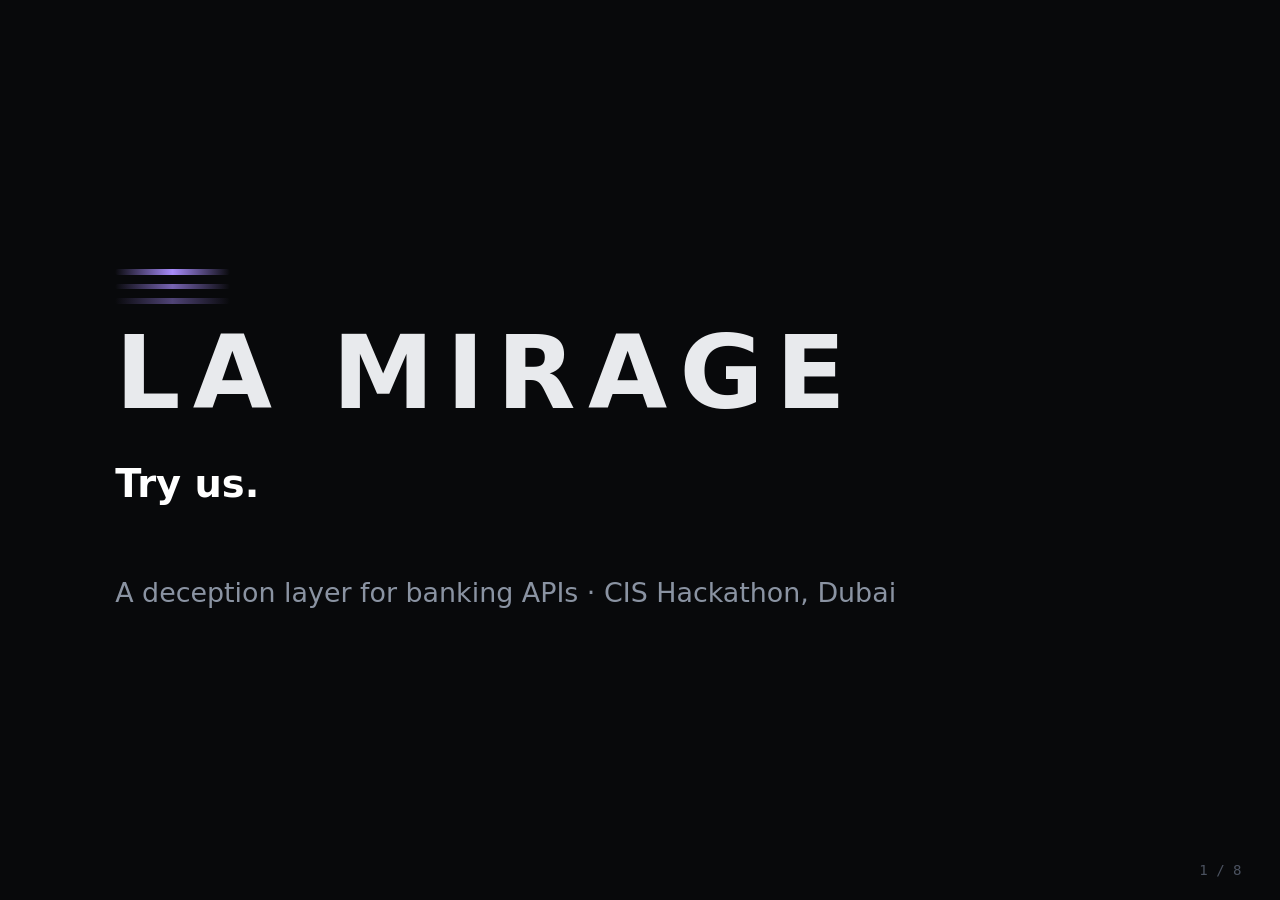
==== gateway/static/slides.html @ 3e16d2c1 "Slides for the 5-minute demo Generated with [Devin](https://devin.ai)  Co-Authored-By: Devin <158243" ====
<!doctype html>
<html lang="en">
<head>
<meta charset="utf-8">
<title>La Mirage</title>
<style>
  :root { --mirage: #a78bfa; --green: #34d399; --red: #f87171; --amber: #fbbf24; --muted: #8a93a2; --line: #22262e; }
  html, body { margin: 0; height: 100%; background: #08090b; color: #e8eaed; font-family: -apple-system, "Inter", system-ui, sans-serif; overflow: hidden; }
  .slide { position: absolute; inset: 0; display: none; flex-direction: column; justify-content: center; padding: 0 9vw; }
  .slide.on { display: flex; }
  h1 { font-size: 8vw; margin: 0; letter-spacing: .12em; font-weight: 800; }
  h2 { font-size: 3.6vw; margin: 0 0 3.5vh; line-height: 1.15; font-weight: 750; }
  p, li { font-size: 2.1vw; line-height: 1.45; color: #d6d9de; }
  .big { font-size: 3vw; line-height: 1.3; color: #fff; font-weight: 650; }
  .muted { color: var(--muted); } .v { color: var(--mirage); } .g { color: var(--green); } .r { color: var(--red); } .a { color: var(--amber); }
  .tag { font-family: "SF Mono", Menlo, monospace; font-size: 1.3vw; letter-spacing: .25em; color: var(--mirage); margin-bottom: 2.5vh; }
  .waves span { display: block; height: .6vh; width: 9vw; border-radius: 9px; margin: 1vh 0; background: linear-gradient(90deg, transparent, var(--mirage), transparent); animation: w 3s ease-in-out infinite; }
  .waves span:nth-child(2) { animation-delay: .4s; opacity: .7 } .waves span:nth-child(3) { animation-delay: .8s; opacity: .45 }
  @keyframes w { 50% { transform: translateX(2vw) scaleX(.8) } }
  .two { display: grid; grid-template-columns: 1fr 1fr; gap: 3vw; margin-top: 2vh; }
  .card { border: 1px solid var(--line); background: #101216; border-radius: 1.4vw; padding: 2.4vh 2vw; }
  .card h3 { margin: 0 0 1.2vh; font-size: 1.9vw; } .card p { margin: 0; font-size: 1.6vw; }
  .card.bad { border-color: #6b5520; background: linear-gradient(160deg, #2a2210, #101216 70%); }
  .card.good { border-color: #4c3d86; background: linear-gradient(160deg, #1d1733, #101216 70%); }
  .steps { display: grid; grid-template-columns: repeat(5, 1fr); gap: 1.2vw; margin-top: 1vh; }
  .step { border: 1px solid var(--line); background: #101216; border-radius: 1.2vw; padding: 2vh 1.1vw; }
  .step b { display: block; font-family: "SF Mono", Menlo, monospace; color: var(--mirage); font-size: 1.3vw; margin-bottom: .8vh; }
  .step h3 { margin: 0 0 1vh; font-size: 1.8vw; } .step p { margin: 0; font-size: 1.25vw; line-height: 1.45; color: #c9cdd3; }
  .nums { display: grid; grid-template-columns: repeat(3, 1fr); gap: 1.4vw; }
  .num { border: 1px solid var(--line); background: #101216; border-radius: 1.2vw; padding: 2.4vh 1.6vw; }
  .num b { display: block; font-family: "SF Mono", Menlo, monospace; font-size: 3.4vw; margin-bottom: .6vh; }
  .num span { font-size: 1.4vw; color: var(--muted); }
  .flow { display: flex; align-items: center; gap: 1.4vw; font-size: 1.9vw; margin: 3vh 0; flex-wrap: wrap; }
  .flow .box { border: 1px solid var(--line); background: #101216; border-radius: 1vw; padding: 1.4vh 1.4vw; }
  .flow .box.v { border-color: #8b6cff; background: #221a3b; color: #fff; } .flow .box.g { border-color: #1e5a40; background: #0f1f19; color: #fff; }
  .flow i { color: var(--muted); font-style: normal; }
  .stack { display: flex; gap: 1.2vw; flex-wrap: wrap; margin-top: 3vh; }
  .stack span { border: 1px solid var(--line); border-radius: 99px; padding: 1vh 1.4vw; font-size: 1.5vw; color: #d6d9de; }
  .foot { position: fixed; bottom: 2.4vh; right: 3vw; font: 1.1vw "SF Mono", Menlo, monospace; color: #4b5260; }
  .demo h1 { font-size: 6vw; letter-spacing: .06em; }
</style>
</head>
<body>

<section class="slide on">
  <div class="waves"><span></span><span></span><span></span></div>
  <h1>LA MIRAGE</h1>
  <p class="big" style="margin-top:3vh">Try us.</p>
  <p class="muted">A deception layer for banking APIs · CIS Hackathon, Dubai</p>
</section>

<section class="slide">
  <div class="tag">THE PROBLEM</div>
  <h2>Bank security does two things.</h2>
  <p>It keeps attackers out. It stops customers from being tricked.</p>
  <p>And when it catches an attacker, it blocks him.</p>
  <p class="big" style="margin-top:3vh">A block stops one attacker and teaches the bank <span class="a">nothing</span>.<br>
  The hole he came for stays open for the next one.</p>
</section>

<section class="slide">
  <div class="tag">THE IDEA</div>
  <h2>We don't block him. We let him in.</h2>
  <div class="flow">
    <span class="box">attacker</span><i>→</i><span class="box">La Mirage gateway</span><i>→ risk ≥ 70 →</i>
    <span class="box v">his own copy of the bank</span>
  </div>
  <div class="flow" style="margin-top:0">
    <span class="box">customers</span><i>→</i><span class="box">La Mirage gateway</span><i>→</i><span class="box g">real bank</span>
  </div>
  <p class="big">The copy runs our real code. Every rule he breaks in there<br>is a <span class="v">real bug in production</span>.</p>
</section>

<section class="slide">
  <div class="tag">HOW IT WORKS</div>
  <h2>Five steps, all automatic</h2>
  <div class="steps">
    <div class="step"><b>01</b><h3>Score</h3><p>Every request through the gateway gets a risk score. Plain rules, no model in the request path.</p></div>
    <div class="step"><b>02</b><h3>Divert</h3><p>Above 70 his session moves to a Daytona sandbox from a warm pool in under half a second. Private, no internet, one per attacker.</p></div>
    <div class="step"><b>03</b><h3>Observe</h3><p>We check the bank's own rules on everything he does. Each broken rule becomes a finding with the exact request.</p></div>
    <div class="step"><b>04</b><h3>Fix</h3><p>When he goes quiet, the findings go to Devin through its API. Devin opens a pull request with the fix and tests.</p></div>
    <div class="step"><b>05</b><h3>Prove</h3><p>A fresh sandbox runs the old and the fixed code side by side and replays his exact requests.</p></div>
  </div>
</section>

<section class="slide demo">
  <div class="tag">LIVE</div>
  <h1>Demo</h1>
  <p class="muted">Same attacker, twice: blocked, then let in.</p>
</section>

<section class="slide">
  <div class="tag">WHAT ONE ATTACKER GAVE US</div>
  <div class="nums">
    <div class="num"><b class="v">0.4 s</b><span>to move him into his sandbox</span></div>
    <div class="num"><b class="r">3</b><span>real vulnerabilities he found for us</span></div>
    <div class="num"><b>~1.5 min</b><span>for Devin to open the fix</span></div>
    <div class="num"><b class="g">3 / 3</b><span>of his exploits rejected by the fix</span></div>
    <div class="num"><b class="v">1.4 M</b><span>dirhams he thinks he stole</span></div>
    <div class="num"><b class="g">1</b><span>real dirham out, to his own account</span></div>
  </div>
  <p class="muted" style="margin-top:3vh">We also sent Devin in as the attacker, blind, over HTTP. It found the legacy API on its own,
  exploited it 15 times inside its sandbox and "stole" 1.35 M fake dirhams. Real money out: zero.</p>
</section>

<section class="slide">
  <div class="tag">BUILT WITH</div>
  <h2>Devin on both sides. Daytona underneath.</h2>
  <div class="two">
    <div class="card good"><h3>Devin</h3><p>Fixes what the attacker found: findings in, pull request with tests out. And attacks the bank itself as a red team.</p></div>
    <div class="card good"><h3>Daytona</h3><p>A private sandbox per attacker from an autoscaling warm pool, and a fresh sandbox to prove every fix.</p></div>
  </div>
  <div class="stack"><span>FastAPI gateway</span><span>deterministic risk engine</span><span>bank invariants</span><span>live console</span><span>github.com/yaroslavabramov/cis-hackathon</span></div>
</section>

<section class="slide">
  <div class="waves"><span></span><span></span><span></span></div>
  <p class="big">Blocking stops the attacker you caught.<br>La Mirage closes the hole for the ones you didn't.</p>
  <p class="big" style="margin-top:4vh">Every attacker becomes our pentester,<br>and we never pay the bounty.</p>
  <h1 style="margin-top:5vh;font-size:5vw">LA MIRAGE · <span class="v">try us</span></h1>
</section>

<div class="foot" id="foot"></div>
<script>
  const slides = [...document.querySelectorAll(".slide")];
  let i = Number(location.hash.slice(1)) || 0;
  const show = () => { slides.forEach((s, k) => s.classList.toggle("on", k === i)); document.getElementById("foot").textContent = `${i + 1} / ${slides.length}`; location.hash = i; };
  addEventListener("keydown", (e) => {
    if (["ArrowRight", " ", "PageDown", "Enter"].includes(e.key)) i = Math.min(slides.length - 1, i + 1);
    else if (["ArrowLeft", "PageUp", "Backspace"].includes(e.key)) i = Math.max(0, i - 1);
    else if (e.key === "f") document.documentElement.requestFullscreen();
    else return;
    e.preventDefault(); show();
  });
  show();
</script>
</body>
</html>
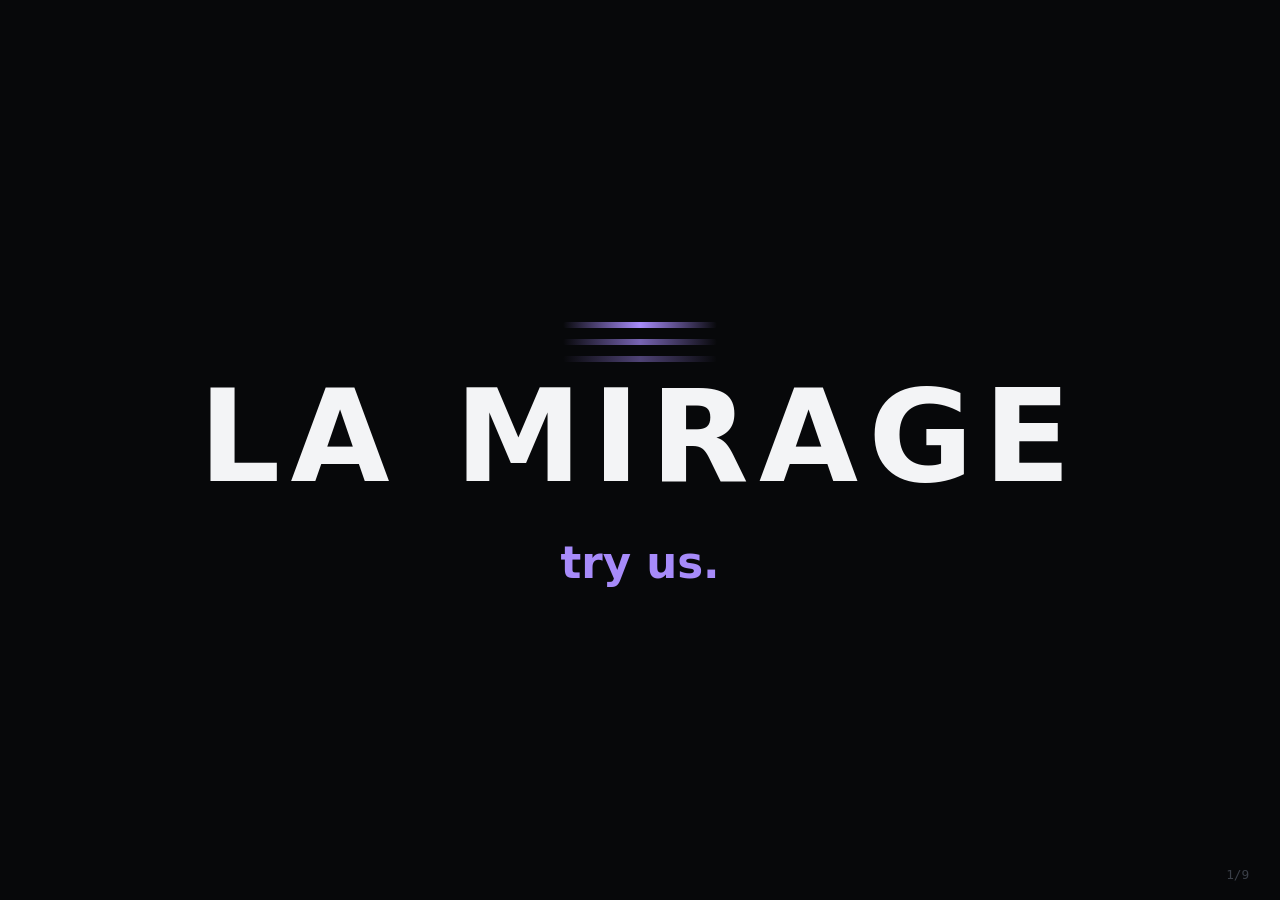
==== commit 5352a1f6: "Slides: one idea per slide, almost no text Generated with [Devin](https://devin.ai)  Co-Authored-By:" ====
--- a/gateway/static/slides.html
+++ b/gateway/static/slides.html
@@ -4,127 +4,112 @@
 <meta charset="utf-8">
 <title>La Mirage</title>
 <style>
-  :root { --mirage: #a78bfa; --green: #34d399; --red: #f87171; --amber: #fbbf24; --muted: #8a93a2; --line: #22262e; }
-  html, body { margin: 0; height: 100%; background: #08090b; color: #e8eaed; font-family: -apple-system, "Inter", system-ui, sans-serif; overflow: hidden; }
-  .slide { position: absolute; inset: 0; display: none; flex-direction: column; justify-content: center; padding: 0 9vw; }
-  .slide.on { display: flex; }
-  h1 { font-size: 8vw; margin: 0; letter-spacing: .12em; font-weight: 800; }
-  h2 { font-size: 3.6vw; margin: 0 0 3.5vh; line-height: 1.15; font-weight: 750; }
-  p, li { font-size: 2.1vw; line-height: 1.45; color: #d6d9de; }
-  .big { font-size: 3vw; line-height: 1.3; color: #fff; font-weight: 650; }
-  .muted { color: var(--muted); } .v { color: var(--mirage); } .g { color: var(--green); } .r { color: var(--red); } .a { color: var(--amber); }
-  .tag { font-family: "SF Mono", Menlo, monospace; font-size: 1.3vw; letter-spacing: .25em; color: var(--mirage); margin-bottom: 2.5vh; }
-  .waves span { display: block; height: .6vh; width: 9vw; border-radius: 9px; margin: 1vh 0; background: linear-gradient(90deg, transparent, var(--mirage), transparent); animation: w 3s ease-in-out infinite; }
+  :root { --v: #a78bfa; --g: #34d399; --r: #f87171; --a: #fbbf24; --m: #6b7280; --line: #23262e; }
+  html, body { margin: 0; height: 100%; background: #07080a; color: #f3f4f6; font-family: -apple-system, "Inter", system-ui, sans-serif; overflow: hidden; }
+  .s { position: absolute; inset: 0; display: none; flex-direction: column; justify-content: center; align-items: center; text-align: center; }
+  .s.on { display: flex; }
+  .mono { font-family: "SF Mono", Menlo, monospace; }
+  .huge { font-size: 13vw; font-weight: 800; line-height: 1; letter-spacing: -.02em; }
+  .xl { font-size: 6.5vw; font-weight: 800; line-height: 1.05; }
+  .l { font-size: 3.4vw; font-weight: 650; line-height: 1.2; }
+  .sub { font-size: 2vw; color: var(--m); margin-top: 3vh; }
+  .v { color: var(--v); } .g { color: var(--g); } .r { color: var(--r); } .a { color: var(--a); } .m { color: var(--m); }
+  .waves span { display: block; height: .7vh; width: 12vw; border-radius: 9px; margin: 1.2vh auto; background: linear-gradient(90deg, transparent, var(--v), transparent); animation: w 3s ease-in-out infinite; }
   .waves span:nth-child(2) { animation-delay: .4s; opacity: .7 } .waves span:nth-child(3) { animation-delay: .8s; opacity: .45 }
-  @keyframes w { 50% { transform: translateX(2vw) scaleX(.8) } }
-  .two { display: grid; grid-template-columns: 1fr 1fr; gap: 3vw; margin-top: 2vh; }
-  .card { border: 1px solid var(--line); background: #101216; border-radius: 1.4vw; padding: 2.4vh 2vw; }
-  .card h3 { margin: 0 0 1.2vh; font-size: 1.9vw; } .card p { margin: 0; font-size: 1.6vw; }
-  .card.bad { border-color: #6b5520; background: linear-gradient(160deg, #2a2210, #101216 70%); }
-  .card.good { border-color: #4c3d86; background: linear-gradient(160deg, #1d1733, #101216 70%); }
-  .steps { display: grid; grid-template-columns: repeat(5, 1fr); gap: 1.2vw; margin-top: 1vh; }
-  .step { border: 1px solid var(--line); background: #101216; border-radius: 1.2vw; padding: 2vh 1.1vw; }
-  .step b { display: block; font-family: "SF Mono", Menlo, monospace; color: var(--mirage); font-size: 1.3vw; margin-bottom: .8vh; }
-  .step h3 { margin: 0 0 1vh; font-size: 1.8vw; } .step p { margin: 0; font-size: 1.25vw; line-height: 1.45; color: #c9cdd3; }
-  .nums { display: grid; grid-template-columns: repeat(3, 1fr); gap: 1.4vw; }
-  .num { border: 1px solid var(--line); background: #101216; border-radius: 1.2vw; padding: 2.4vh 1.6vw; }
-  .num b { display: block; font-family: "SF Mono", Menlo, monospace; font-size: 3.4vw; margin-bottom: .6vh; }
-  .num span { font-size: 1.4vw; color: var(--muted); }
-  .flow { display: flex; align-items: center; gap: 1.4vw; font-size: 1.9vw; margin: 3vh 0; flex-wrap: wrap; }
-  .flow .box { border: 1px solid var(--line); background: #101216; border-radius: 1vw; padding: 1.4vh 1.4vw; }
-  .flow .box.v { border-color: #8b6cff; background: #221a3b; color: #fff; } .flow .box.g { border-color: #1e5a40; background: #0f1f19; color: #fff; }
-  .flow i { color: var(--muted); font-style: normal; }
-  .stack { display: flex; gap: 1.2vw; flex-wrap: wrap; margin-top: 3vh; }
-  .stack span { border: 1px solid var(--line); border-radius: 99px; padding: 1vh 1.4vw; font-size: 1.5vw; color: #d6d9de; }
-  .foot { position: fixed; bottom: 2.4vh; right: 3vw; font: 1.1vw "SF Mono", Menlo, monospace; color: #4b5260; }
-  .demo h1 { font-size: 6vw; letter-spacing: .06em; }
+  @keyframes w { 50% { transform: translateX(3vw) scaleX(.8) } }
+  .row { display: flex; align-items: center; justify-content: center; gap: 2.2vw; }
+  .node { border: 2px solid var(--line); border-radius: 1.4vw; padding: 2.2vh 2.4vw; font-size: 2.4vw; font-weight: 650; background: #0f1115; }
+  .node.v { border-color: #8b6cff; background: #1c1630; color: #fff; } .node.g { border-color: #1e6a4a; background: #0d1f18; color: #fff; }
+  .node.r { border-color: #7a2c2c; background: #1f0f10; color: #fff; } .node.a { border-color: #7a6020; background: #221b0c; color: #fff; }
+  .arrow { font-size: 3vw; color: var(--m); }
+  .grid { display: grid; grid-template-columns: auto auto; gap: 3vh 6vw; align-items: center; }
+  .pipe { display: flex; align-items: stretch; gap: 1vw; }
+  .st { width: 15vw; border: 2px solid var(--line); border-radius: 1.4vw; padding: 3vh 1vw; background: #0f1115; }
+  .st b { display: block; font-size: 2.6vw; margin-bottom: 1.4vh; }
+  .st span { font-size: 1.45vw; color: var(--m); }
+  .st.hl { border-color: #8b6cff; background: #1c1630; }
+  .nums { display: grid; grid-template-columns: repeat(2, 30vw); gap: 4vh 4vw; }
+  .num b { display: block; font-size: 7vw; font-weight: 800; line-height: 1; }
+  .num span { font-size: 1.8vw; color: var(--m); }
+  .foot { position: fixed; bottom: 2vh; right: 2.4vw; font: 1vw "SF Mono", Menlo, monospace; color: #3a3f48; }
 </style>
 </head>
 <body>
 
-<section class="slide on">
+<section class="s on">
   <div class="waves"><span></span><span></span><span></span></div>
-  <h1>LA MIRAGE</h1>
-  <p class="big" style="margin-top:3vh">Try us.</p>
-  <p class="muted">A deception layer for banking APIs · CIS Hackathon, Dubai</p>
+  <div class="huge" style="letter-spacing:.08em;font-size:10vw">LA MIRAGE</div>
+  <div class="l v" style="margin-top:4vh">try us.</div>
 </section>
 
-<section class="slide">
-  <div class="tag">THE PROBLEM</div>
-  <h2>Bank security does two things.</h2>
-  <p>It keeps attackers out. It stops customers from being tricked.</p>
-  <p>And when it catches an attacker, it blocks him.</p>
-  <p class="big" style="margin-top:3vh">A block stops one attacker and teaches the bank <span class="a">nothing</span>.<br>
-  The hole he came for stays open for the next one.</p>
+<section class="s">
+  <div class="row">
+    <div class="node r">attacker</div><div class="arrow">→</div><div class="node a mono">403 blocked</div>
+  </div>
+  <div class="xl" style="margin-top:7vh">0 lessons learned.</div>
+  <div class="sub">the hole he came for stays open</div>
 </section>
 
-<section class="slide">
-  <div class="tag">THE IDEA</div>
-  <h2>We don't block him. We let him in.</h2>
-  <div class="flow">
-    <span class="box">attacker</span><i>→</i><span class="box">La Mirage gateway</span><i>→ risk ≥ 70 →</i>
-    <span class="box v">his own copy of the bank</span>
+<section class="s">
+  <div class="xl" style="margin-bottom:7vh">Let him in.</div>
+  <div class="grid">
+    <div class="row"><div class="node">customers</div><div class="arrow">→</div></div>
+    <div class="node g">real bank</div>
+    <div class="row"><div class="node r">attacker</div><div class="arrow">→</div></div>
+    <div class="node v">his own copy of the bank</div>
   </div>
-  <div class="flow" style="margin-top:0">
-    <span class="box">customers</span><i>→</i><span class="box">La Mirage gateway</span><i>→</i><span class="box g">real bank</span>
-  </div>
-  <p class="big">The copy runs our real code. Every rule he breaks in there<br>is a <span class="v">real bug in production</span>.</p>
+  <div class="sub">same code · every rule he breaks is a real bug</div>
 </section>
 
-<section class="slide">
-  <div class="tag">HOW IT WORKS</div>
-  <h2>Five steps, all automatic</h2>
-  <div class="steps">
-    <div class="step"><b>01</b><h3>Score</h3><p>Every request through the gateway gets a risk score. Plain rules, no model in the request path.</p></div>
-    <div class="step"><b>02</b><h3>Divert</h3><p>Above 70 his session moves to a Daytona sandbox from a warm pool in under half a second. Private, no internet, one per attacker.</p></div>
-    <div class="step"><b>03</b><h3>Observe</h3><p>We check the bank's own rules on everything he does. Each broken rule becomes a finding with the exact request.</p></div>
-    <div class="step"><b>04</b><h3>Fix</h3><p>When he goes quiet, the findings go to Devin through its API. Devin opens a pull request with the fix and tests.</p></div>
-    <div class="step"><b>05</b><h3>Prove</h3><p>A fresh sandbox runs the old and the fixed code side by side and replays his exact requests.</p></div>
+<section class="s">
+  <div class="pipe">
+    <div class="st"><b>Score</b><span>plain rules<br>no model in the path</span></div>
+    <div class="st hl"><b class="v">Divert</b><span>Daytona sandbox<br>0.4 s · one per attacker</span></div>
+    <div class="st"><b>Observe</b><span>bank rules checked<br>on every request</span></div>
+    <div class="st"><b>Fix</b><span>Devin opens<br>the pull request</span></div>
+    <div class="st"><b class="g">Prove</b><span>replay his exploits<br>200 → 403</span></div>
   </div>
 </section>
 
-<section class="slide demo">
-  <div class="tag">LIVE</div>
-  <h1>Demo</h1>
-  <p class="muted">Same attacker, twice: blocked, then let in.</p>
+<section class="s">
+  <div class="huge v">LIVE</div>
 </section>
 
-<section class="slide">
-  <div class="tag">WHAT ONE ATTACKER GAVE US</div>
+<section class="s">
   <div class="nums">
-    <div class="num"><b class="v">0.4 s</b><span>to move him into his sandbox</span></div>
-    <div class="num"><b class="r">3</b><span>real vulnerabilities he found for us</span></div>
-    <div class="num"><b>~1.5 min</b><span>for Devin to open the fix</span></div>
-    <div class="num"><b class="g">3 / 3</b><span>of his exploits rejected by the fix</span></div>
-    <div class="num"><b class="v">1.4 M</b><span>dirhams he thinks he stole</span></div>
-    <div class="num"><b class="g">1</b><span>real dirham out, to his own account</span></div>
+    <div class="num"><b class="r">3</b><span>real bugs he found for us</span></div>
+    <div class="num"><b class="g">3/3</b><span>fixed and proven</span></div>
+    <div class="num"><b class="v">1.4M</b><span>fake dirhams stolen</span></div>
+    <div class="num"><b>0</b><span>real dirhams lost</span></div>
   </div>
-  <p class="muted" style="margin-top:3vh">We also sent Devin in as the attacker, blind, over HTTP. It found the legacy API on its own,
-  exploited it 15 times inside its sandbox and "stole" 1.35 M fake dirhams. Real money out: zero.</p>
 </section>
 
-<section class="slide">
-  <div class="tag">BUILT WITH</div>
-  <h2>Devin on both sides. Daytona underneath.</h2>
-  <div class="two">
-    <div class="card good"><h3>Devin</h3><p>Fixes what the attacker found: findings in, pull request with tests out. And attacks the bank itself as a red team.</p></div>
-    <div class="card good"><h3>Daytona</h3><p>A private sandbox per attacker from an autoscaling warm pool, and a fresh sandbox to prove every fix.</p></div>
-  </div>
-  <div class="stack"><span>FastAPI gateway</span><span>deterministic risk engine</span><span>bank invariants</span><span>live console</span><span>github.com/yaroslavabramov/cis-hackathon</span></div>
+<section class="s">
+  <div class="xl">We sent Devin in<br>as the attacker.</div>
+  <div class="l" style="margin-top:6vh">It found the hole <span class="v">blind</span>.</div>
+  <div class="sub">15 exploits · 1.35M fake dirhams · inside its own sandbox</div>
 </section>
 
-<section class="slide">
-  <div class="waves"><span></span><span></span><span></span></div>
-  <p class="big">Blocking stops the attacker you caught.<br>La Mirage closes the hole for the ones you didn't.</p>
-  <p class="big" style="margin-top:4vh">Every attacker becomes our pentester,<br>and we never pay the bounty.</p>
-  <h1 style="margin-top:5vh;font-size:5vw">LA MIRAGE · <span class="v">try us</span></h1>
+<section class="s">
+  <div class="row" style="gap:4vw">
+    <div><div class="xl v">Devin</div><div class="sub" style="margin-top:1vh">attacks · fixes</div></div>
+    <div class="xl m">+</div>
+    <div><div class="xl">Daytona</div><div class="sub" style="margin-top:1vh">isolates · proves</div></div>
+  </div>
+</section>
+
+<section class="s">
+  <div class="xl">Every attacker becomes<br>our pentester.</div>
+  <div class="l m" style="margin-top:4vh">We never pay the bounty.</div>
+  <div class="waves" style="margin-top:6vh"><span></span><span></span><span></span></div>
+  <div class="l" style="letter-spacing:.1em">LA MIRAGE · <span class="v">try us</span></div>
 </section>
 
 <div class="foot" id="foot"></div>
 <script>
-  const slides = [...document.querySelectorAll(".slide")];
+  const slides = [...document.querySelectorAll(".s")];
   let i = Number(location.hash.slice(1)) || 0;
-  const show = () => { slides.forEach((s, k) => s.classList.toggle("on", k === i)); document.getElementById("foot").textContent = `${i + 1} / ${slides.length}`; location.hash = i; };
+  const show = () => { slides.forEach((s, k) => s.classList.toggle("on", k === i)); document.getElementById("foot").textContent = `${i + 1}/${slides.length}`; history.replaceState(null, "", `#${i}`); };
   addEventListener("keydown", (e) => {
     if (["ArrowRight", " ", "PageDown", "Enter"].includes(e.key)) i = Math.min(slides.length - 1, i + 1);
     else if (["ArrowLeft", "PageUp", "Backspace"].includes(e.key)) i = Math.max(0, i - 1);
